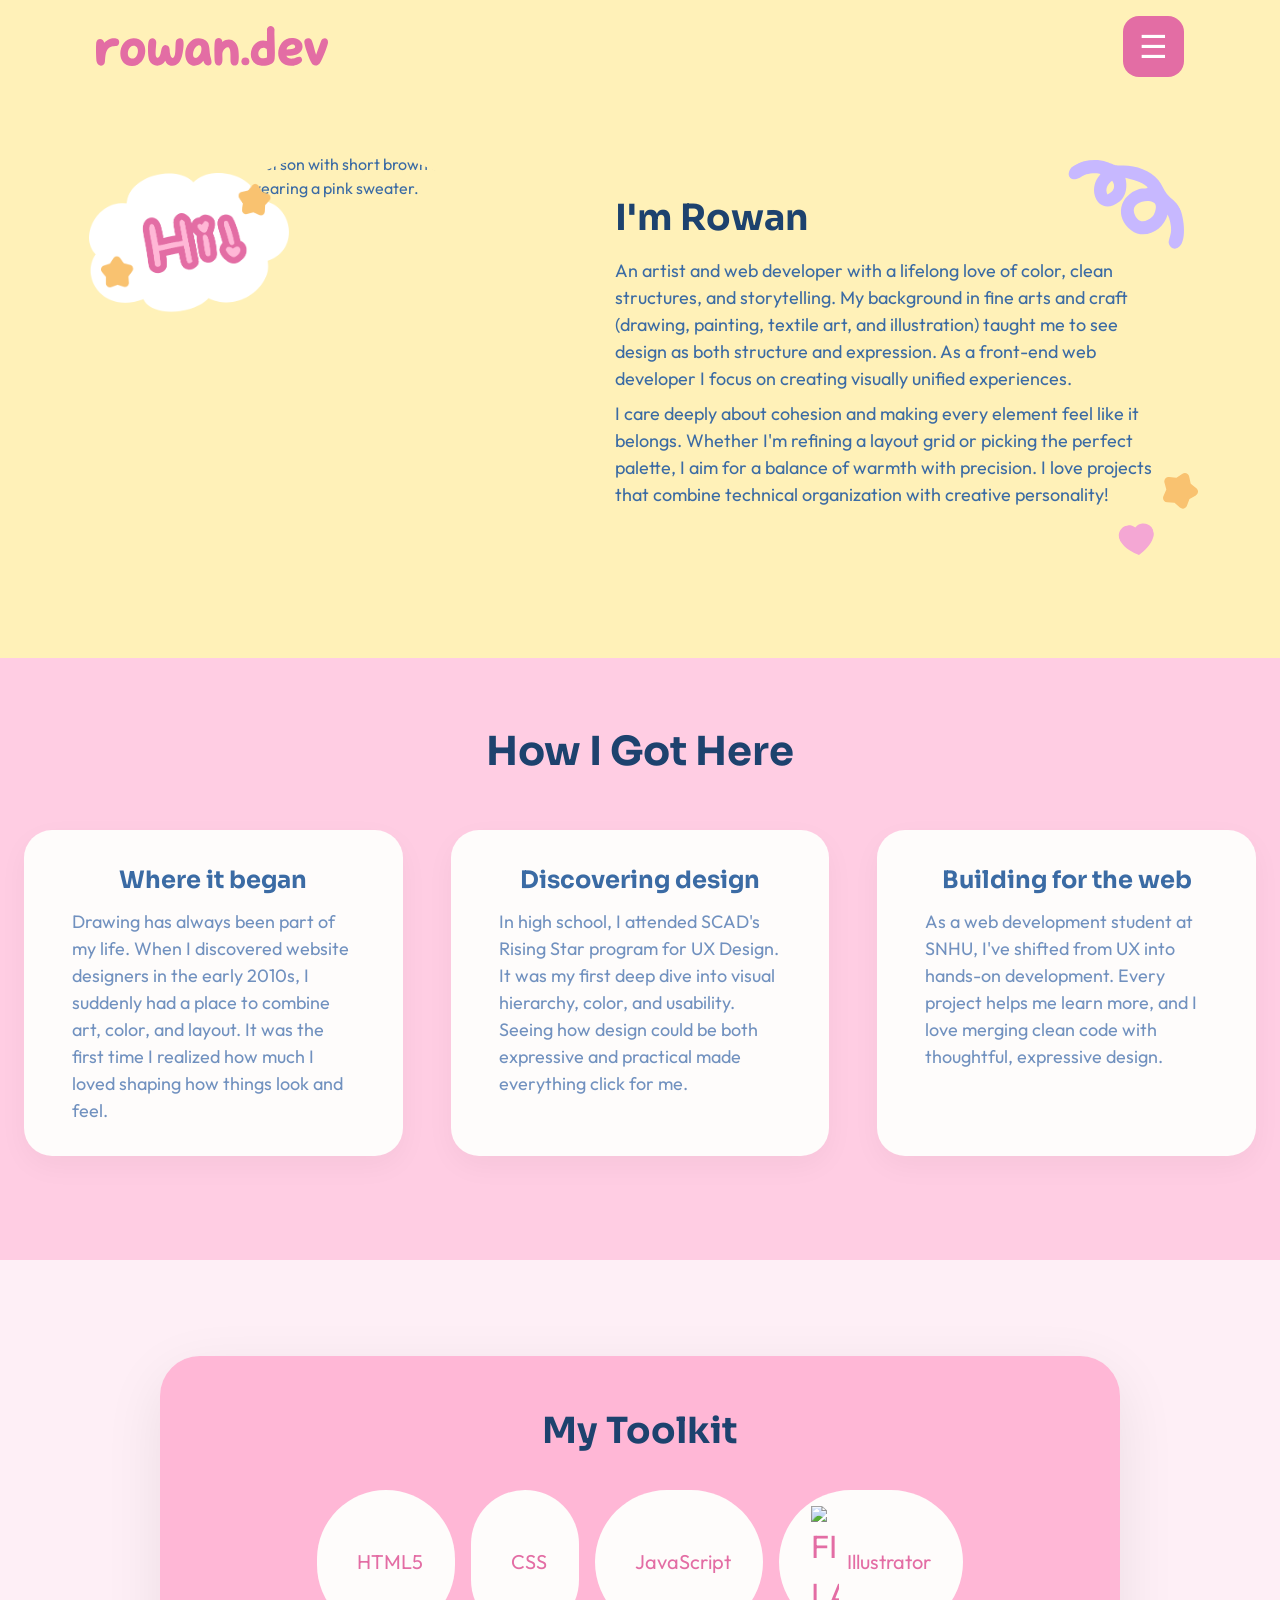
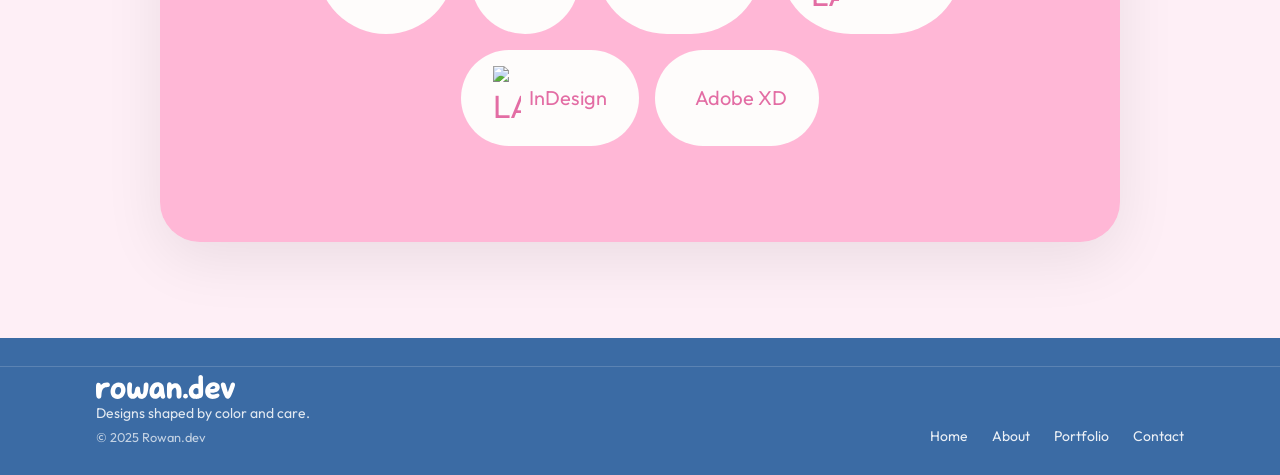
==== about.html @ 635bf487 "initial portfolio site commit" ====
<!DOCTYPE html>
<html lang="en">
<head>
  <meta charset="UTF-8">
  <meta name="viewport" content="width=device-width, initial-scale=1.0">
  <title>Rowan.dev About</title>
  <link rel="stylesheet" href="/assets/css/global.css">
  <link rel="stylesheet" href="/assets/css/about.css">
  <script src="https://kit.fontawesome.com/2b6c891bdb.js" crossorigin="anonymous"></script>
  <link rel="preconnect" href="https://fonts.googleapis.com">
  <link rel="preconnect" href="https://fonts.gstatic.com" crossorigin>
  <link href="https://fonts.googleapis.com/css2?family=Outfit:wght@100..900&family=Sora:wght@100..800&display=swap" rel="stylesheet">
  <link rel="icon" type="image/png" size="32x32" href="/images/favicon-32x32.png">
  <link rel="icon" type="image/png" size="16x16" href="/images/favicon-16x16.png">
</head>
<body>
  <!-- Header -->
  <header id="site-header" class="alt">
    <div class="wrapper">
      <a class="logo" href="index.html" aria-label="rowan.dev"><img src="/images/SVG/logo.svg" alt="rowan.dev"></a>
      <div class="menu-wrapper">
        <button id="menu-toggle" aria-expanded="false" aria-controls="nav-menu">
        ☰
        </button>
        <nav id="nav-menu" aria-label="Primary" hidden>
          <ul>
            <li><a href="index.html" aria-current="page">Home</a></li>
            <li><a href="about.html">About</a></li>
            <li><a href="portfolio.html">Portfolio</a></li>
            <li><a href="contact.html">Contact</a></li>
          </ul>
        </nav>
      </div>
    </div>
  </header>

  <main class="page-wrapper">
    <section id="about-hero">
      <div class="wrapper">
        <div class="about-img about-el">
          <img src="/images/portrait.png" alt="Portrait of a person with short brown and pink hair, smiling softly, wearing a pink sweater." class="portrait">
          <img src="/images/hi-sticker.png" alt="Hi!" class="hi-sticker">
        </div>
        <div class="about-text about-el">
          <h2>I'm Rowan</h2>
          <p>An artist and web developer with a lifelong love of color, clean structures, and storytelling. My background in fine arts and craft (drawing, painting, textile art, and illustration) taught me to see design as both structure and expression. As a front-end web developer I focus on creating visually unified experiences.</p>
          <p>I care deeply about cohesion and making every element feel like it belongs. Whether I'm refining a layout grid or picking the perfect palette, I aim for a balance of warmth with precision. I love projects that combine technical organization with creative personality!</p>
          <div class="about-hero-stickers" aria-hidden="true">
            <svg xmlns="http://www.w3.org/2000/svg" viewBox="0 0 101.93 157.21" aria-hidden="true" class="squiggle">
             <path fill="currentColor" d="M17.42 43.35c14.24-14.63 41.93-14.33 50.25 5.97 10.18 24.85-8.86 45.91-35.2 40.34-3.08-.65-11.62-7.72-9.85-2.26 2.93 9.07 11.51 16.85 18.15 23.35 2.37-9.89 10.18-20.74 20.83-22.39 33.89-5.22 30.85 34.65 4.26 42.26 1.5 3.35 11.73 7.94 15.47 8.74 5.15 1.11 11.9-.22 15.66 1.64 11.05 5.46 1.39 16.25-7.75 16.2-13.69-.07-29.05-6.65-38.12-17.04s-4.45-7.64-16.48-14.64C21.03 117.6 8.33 103.04 5.69 87.04c-1.11-6.73.37-13.69-.49-20.25C4.11 58.54-.62 52.34.07 42.49.92 30.29 13.88-1.85 28.6.08c5.31.7 7.3 6.19 5.84 10.99-.79 2.59-7.93 8.02-10.45 12.06-3.65 5.86-5.98 13.32-6.57 20.22Zm18.49 7.26c-4.23.95-10.6 7.03-11.37 11.25-1.75 9.49 25.23 20.38 28.84 4.47 2.97-13.08-5.22-18.49-17.47-15.73Zm35.13 53.24c-8.39-1.42-14.95 3.48-13.83 12.09 7-.61 13.34-4.49 13.83-12.09Z"/>
            </svg>
            <svg xmlns="http://www.w3.org/2000/svg" viewBox="0 0 42.76 43.59" aria-hidden="true" class="sticker sticker-star">
              <path fill="currentColor" d="m31.97 4.25 1.84 8.61c.01.06.05.12.1.16l6.86 5.52c2.94 2.36 2.59 6.93-.68 8.82l-7.62 4.41c-.05.03-.1.08-.12.14l-3.13 8.23c-1.34 3.52-5.8 4.6-8.6 2.08l-6.55-5.89s-.11-.07-.17-.07l-8.79-.43c-3.76-.18-6.17-4.09-4.64-7.53l3.58-8.05c.03-.06.03-.12.01-.18l-2.31-8.5C.76 7.93 3.73 4.44 7.48 4.83l8.76.91c.06 0 .13 0 .18-.04L23.79.88c3.15-2.06 7.39-.32 8.18 3.37Z"/>
            </svg>
            <svg xmlns="http://www.w3.org/2000/svg" viewBox="0 0 56.99 51.47" aria-hidden="true" class="sticker sticker-heart">
              <path fill="currentColor" d="M42.97 4.18c-4.55-.76-8.98.39-12.47 2.86C17.27-9.32-5.24 5.69 1.1 22.98h-.01c2.48 10.36 14.07 23.68 22.04 28.49 9.09-1.98 24.36-10.84 30.05-19.85h-.01c7.04-8.76 4.72-24.36-10.2-27.44Z"/>
            </svg>
          </div>
        </div>
      </div>
    </section>

    <section id="journey">
      <!-- maybe add a sticker on each card -->
      <div class="wrapper">
        <h2>How I Got Here</h2>
        <div class="about-journey">
          <article class="journey-card">
            <div class="journey-card-inner">
              <h3>Where it began</h3>
              <p>Drawing has always been part of my life. When I discovered website designers in the early 2010s, I suddenly had a place to combine art, color, and layout. It was the first time I realized how much I loved shaping how things look and feel.</p>
            </div>
          </article>
          <article class="journey-card">
            <div class="journey-card-inner">
              <h3>Discovering design</h3>
              <p>In high school, I attended SCAD's Rising Star program for UX Design. It was my first deep dive into visual hierarchy, color, and usability. Seeing how design could be both expressive and practical made everything click for me.</p>
            </div>
          </article>
          <article class="journey-card">
            <div class="journey-card-inner">
              <h3>Building for the web</h3>
              <p>As a web development student at SNHU, I've shifted from UX into hands-on development. Every project helps me learn more, and I love merging clean code with thoughtful, expressive design.</p>
            </div>
          </article>
        </div>
      </div>
    </section>

    <section id="toolkit">
      <div class="wrapper">
        <h2>My Toolkit</h2>
        <ul class="skills-list">
          <li>
            <span class="icon fa-brands fa-html5"></span>
            <p>HTML5</p>
          </li>
          <li>
            <span class="icon fa-brands fa-css3-alt"></span>
            <p>CSS</p>
          </li>
          <li>
            <span class="icon fa-brands fa-square-js"></span>
            <p>JavaScript</p>
          </li>
          <li>
            <span class="icon"><img src="/images/svg/adobeillustrator-svgrepo-com.svg" alt="FILL LATER"></span>
            <p>Illustrator</p>
          </li>
          <li>
            <span class="icon"><img src="/images/svg/adobeindesign-svgrepo-com.svg" alt="LATER"></span>
            <p>InDesign</p>
          </li>
          <li>
            <span class="icon"><img src="/images/svg/adobexd-svgrepo-com.svg" alt=""></span>
            <p>Adobe XD</p>
          </li>
        </ul>
      </div>
    </section>
  </main>

  <!-- Footer -->
  <footer class="site-footer">
    <div class="wrapper footer-inner">
      <div class="footer-brand">
        <a href="index.html" class="logo footer-logo" aria-label="rowan.dev"><img src="/images/SVG/logo-alt.svg" alt="rowan.dev"></a>
        <p class="footer-tagline">Designs shaped by color and care.</p>
        <p class="footer-meta">&copy; 2025 Rowan.dev</p>
      </div>
      <nav class="footer-nav" aria-label="Footer navigation">
        <a href="index.html">Home</a>
        <a href="about.html">About</a>
        <a href="portfolio.html">Portfolio</a>
        <a href="contact.html">Contact</a>
      </nav>
    </div>
  </footer>
   
   <script src="/assets/js/app.js"></script>
</body>
</html>
---- assets/css/global.css ----
/* ==== RESET / NORMALIZE ==== */
*, *::before, *::after {
  box-sizing: border-box;
}

html, body, h1, h2, h3, h4, p, ul, ol, li, figure, figcaption {
  margin: 0;
  padding: 0;
}

body {
  min-height: 100vh;
  line-height: 1.5;
  -webkit-font-smoothing: antialiased;
}

img, picture, video, canvas {
  max-width: 100%;
  display: block;
}

input, button, textarea, select {
  font: inherit;
}

a {
  text-decoration: none;
  color: inherit;
}

ul li {
  list-style: none;
}

input,
textarea {
  background-color: #e6effe;
  border: none;
  outline: none;
  appearance: none;
}

/* ==== THEME VARIABLES & FONTS ==== */
:root {
  --text: #1D426E;
  --body: #3B6BA4;
  --bg: #FEEFF6;
  --altbg: #FEFCFB;
  --primary: #FFB7D6;
  --secondary: #E36DA4;
  --accent: #FFF1B8;
}

@font-face {
  font-family: "Rowanhand";
  src: url("../fonts/Rowanhand-Regular.woff2") format("woff2"),
       url("../fonts/Rowanhand-Regular.woff") format("woff");
  font-weight: normal;
  font-style: normal;
  font-display: swap;
}

/* ==== BASE TYPOGRAPHY & LAYOUT ==== */
body {
  background: var(--bg);
  font-family: "Outfit", sans-serif;
  color: var(--body);
}

.wrapper {
  max-width: 85vw;
  width: 100%;
  margin: 0 auto;
}

h1, h2, h3, h4, h5, h6 {
  font-family: "Sora", sans-serif;
}

h1, h2 {
  font-size: 2.5rem;
}

@media (max-width: 800px) {
  .wrapper {
    max-width: 90vw;
  }

  p {
    font-size: 0.98rem;
  }
}

/* For simple filler pages like Contact / Portfolio placeholders */
main.page {
  min-height: 60vh;
  display: flex;
  flex-direction: column;
  justify-content: center;
  align-items: center;
  text-align: center;
  padding: 4rem 1rem;
}

/* ==== BUTTONS ==== */
.btn-primary {
  background-color: var(--secondary);
  padding: 1rem 2.5rem;
  border-radius: 999px;
  color: #fff;
  font-size: 1.25rem;
  margin-top: 1.5rem;
  font-weight: 600;
}

.btn-secondary {
  background-color: var(--altbg);
  padding: 0.75rem 2.25rem;
  border-radius: 999px;
  font-size: 1.25rem;
  margin-top: 1.5rem;
  border: 2px solid #89A6D1;
  font-weight: 600;
  color: var(--body);
}

.btn-primary,
.btn-secondary {
  transition: transform 0.15s ease,
    box-shadow 0.15s ease,
    background-color 0.15s ease,
    border-color 0.15s ease,
    color 0.15s ease;
}

.btn-primary:hover,
.btn-primary:focus-visible {
  transform: translateY(-2px);
  box-shadow: 0 8px 20px rgba(136, 26, 148, 0.12);
}

.btn-primary:active {
  transform: translateY(0);
  box-shadow: 0 4px 10px rgba(136, 26, 148, 0.1);
}

.btn-secondary:hover,
.btn-secondary:focus-visible {
  background-color: #89A6D1;
  color: #fff;
  transform: translateY(-1px);
  box-shadow: 0 6px 16px rgba(29, 66, 110, 0.1);
}

.btn-secondary:active {
  transform: translateY(0);
  box-shadow: 0 3px 8px rgba(29, 66, 110, 0.08);
}

/* ==== HEADER & NAVIGATION ==== */
#site-header {
  position: relative;
  padding: 1rem 2rem;
  height: 4rem;
}

header.alt .wrapper {
  display: flex;
  justify-content: space-between;
  align-items: center;
}

header.alt .logo img {
  height: 2.5rem;
  width: auto;
}

.menu-wrapper {
  position: relative;
}

#nav-menu {
  position: absolute;
  top: calc(100% + 8px);
  right: 0;
  min-width: 180px;
  background: var(--altbg);
  border: 1px solid color-mix(in oklab, var(--body) 20%, transparent);
  border-radius: 0.75rem;
  padding: 0.5rem;
  box-shadow: 0 12px 28px rgba(0, 0, 0, 0.1);
  opacity: 0;
  transform: translateY(-4px);
  pointer-events: none;
  transition: opacity 0.2s ease, transform 0.2s ease;
  z-index: 10;
}

#menu-toggle[aria-expanded="true"] + #nav-menu {
  opacity: 1;
  transform: translateY(0);
  pointer-events: auto;
}

/* caret */
#menu-toggle[aria-expanded="true"] + #nav-menu::before {
  content: "";
  position: absolute;
  top: -6px;
  right: 18px;
  width: 12px;
  height: 12px;
  background: var(--altbg);
  border: 1px solid color-mix(in oklab, var(--body) 20%, transparent);
  border-right: none;
  border-bottom: none;
  transform: rotate(45deg);
}

/* nav items */
#nav-menu a {
  display: block;
  text-align: center;
  color: var(--text);
  padding: 10px 12px;
  border-radius: 10px;
  transition: color 0.15s ease, background 0.15s ease;
}

#nav-menu a:hover,
#nav-menu a:focus-visible {
  background: var(--bg);
  color: var(--secondary);
  outline: none;
}

#nav-menu a:focus-visible {
  outline: 2px solid var(--primary);
  outline-offset: 2px;
}

#nav-menu[hidden] {
  display: none;
}

#menu-toggle {
  background: var(--secondary);
  color: #fff;
  padding: 0.4rem 1rem;
  border: none;
  font-size: 2rem;
  border-radius: 1rem;
  cursor: pointer;
}

/* header responsive */
@media (max-width: 800px) {
  header.alt .logo img {
    height: 1.5rem;
    width: auto;
  }

  #menu-toggle {
    padding: 0.4rem 0.9rem;
    font-size: 1.5rem;
  }

  #nav-menu a {
    font-size: 1rem;
  }
}

/* ==== STICKER BASE STYLES (used across sections) ==== */
.sticker {
  position: absolute;
  width: 35px;
  height: auto;
  display: block;
}

.sticker-heart {
  color: #F4A7D4;
}

.sticker-star {
  color: #F9C270;
}

.squiggle {
  position: absolute;
  max-width: 100px;
  height: auto;
}

/* sticker responsive */
@media (max-width: 800px) {
  .sticker {
    width: 20px;
  }

  .squiggle {
    max-width: 80px;
  }
}

/* === OVERLAY === */
.thumb-link {
  position: relative;
  display: block;
  border-radius: 1rem;
  overflow: hidden;
}

.thumb-link::after {
  content: attr(data-hint);
  position: absolute;
  margin-bottom: 1.20rem;
  inset: auto 0 0 0;
  padding: 0.6rem 0.75rem;
  padding-top: 2rem;
  font-size: 0.95rem;
  background: linear-gradient(to top,rgba(255, 255, 255, 0.65), rgba(255, 255, 255, 0));
  opacity: 0;
  transform: translateY(8px);
  transition: 0.15s ease;
}

.thumb-link:hover::after,
.thumb-link:focus-visible::after {
  opacity: 1;
  transform: translateY(0);
}

/* ==== ABOUT SECTION (used on Home + About page) ==== */
#about {
  background: var(--accent);
}

.about-section {
  max-width: 1440px;
  display: flex;
  flex-wrap: wrap;
  justify-content: center;
  align-items: center;
  gap: 3rem;
  margin: 0 auto;
  padding: 5rem 1.5rem;
}

.about-el {
  display: block;
  flex: 1 1 320px;
  max-width: 420px;
}

img.portrait {
  aspect-ratio: 1;
  border-radius: 999px;
  padding: 1.5rem;
}

.about-img {
  position: relative;
}

.hi-sticker {
  position: absolute;
  top: 10%;
  left: -8%;
  max-width: 150px;
}

.about-text {
  position: relative;
}

.about-text h2 {
  font-size: 2.5rem;
  padding-bottom: 0.5rem;
  color: var(--text);
}

.about-text p {
  padding-bottom: 3rem;
  font-size: 1.125rem;
}

.about-stickers {
  position: absolute;
  inset: 0;
  pointer-events: none;
}

  /* about responsive */
  @media (max-width: 800px) {
    .about-text {
      order: 0;
      text-align: center;
    }

    .about-text a.btn-primary {
      display: block;
      max-width:fit-content;
      margin: auto;
    }

    .about-img {
      order: 1;
      max-width: 320px;
    }

    .about-decor {
      order: 2;
    }
  }

/* about sticker positioning */
.about-stickers .squiggle {
  top: -2rem;
  right: -1rem;
  max-width: 65px;
  transform: rotate(160deg);
  color: #C7B8FF;
}

.about-stickers .sticker-star {
  bottom: 2rem;
  right: -1rem;
  transform: rotate(5deg);
}

.about-stickers .sticker-heart {
  bottom: -2rem;
  right: 3rem;
}

  @media (max-width: 800px) {
    .about-stickers .squiggle {
      display: none;
    }

    .about-stickers .sticker-star {
      right: 1rem;
      width: 25px;
      transform: rotate(-40deg);
    }

    .about-stickers .sticker-heart {
      left: 1rem;
      bottom: 0;
      width: 25px;
    }
  }

/* ==== FOOTER ==== */
.site-footer {
  background-color: var(--body);
  color: #fff;
  padding: 1.75rem 0;
  font-size: 0.875rem;
}

.site-footer::before {
  content: "";
  display: block;
  border-top: 1px solid rgba(255, 255, 255, 0.18);
  opacity: 0.9;
}

.footer-inner {
  display: flex;
  justify-content: space-between;
  gap: 2.5rem;
  align-items: flex-end;
}

.footer-brand {
  display: flex;
  flex-direction: column;
  gap: 0.25rem;
}

.footer-logo {
  padding-top: 0.5rem;
}

.footer-logo img {
  height: 1.5rem;
  width: auto;
}

.footer-logo img:hover,
.footer-logo img:focus-visible {
  opacity: 0.9;
}

.footer-tagline {
  margin: 0;
  color: rgba(255, 255, 255, 0.85);
}

.footer-meta {
  margin: 0;
  font-size: 0.8rem;
  color: rgba(255, 255, 255, 0.7);
}

.footer-nav {
  display: flex;
  align-items: center;
  gap: 1.5rem;
}

.footer-nav a {
  color: rgba(255, 255, 255, 0.9);
  text-decoration: none;
}

.footer-nav a:hover,
.footer-nav a:focus-visible {
  color: #fff;
  text-decoration: underline;
  text-underline-offset: 0.18em;
}

/* footer responsive */
@media (max-width: 800px) {
  .footer-inner {
    flex-direction: column;
    align-items: center;
    text-align: center;
  }

  .footer-logo img {
    margin: 0 auto;
  }

  .footer-nav {
    flex-wrap: wrap;
    justify-content: center;
  }
}
---- assets/css/about.css ----
/* === GLOBAL MODS === */
#site-header {
  background: var(--accent)
}

/* ==== HERO SECTION ==== */
#about-hero {
  background: var(--accent);
  padding: 4rem 1.5rem 5rem;
}

#about-hero .wrapper {
  display: flex;
  flex-wrap: wrap;
  justify-content: center;
  align-items: center;
  gap: 2.5rem;
}

.about-text {
  max-width: 540px;
  position: relative;
}

.about-text p {
  padding-bottom: 0.5rem;
}

.about-text h2 {
  font-size: 2.25rem;
  padding-bottom: 0.75rem;
}

.about-hero-stickers {
  position: absolute;
  inset: 0;
  pointer-events: none;
  max-width: 100%;
}

.about-img {
  max-width: 450px;
  width: 100%;
}

.hi-sticker {
  max-width: 200px;
}
/* hero sticker positioning */
.about-hero-stickers .squiggle {
  top: -15%;
  right: -3%;
  width: 80px;
  color: #C7B8FF;
  transform: rotate(150deg);
}

.about-hero-stickers .sticker-star {
  bottom: 2%;
  right: -8%;
}

.about-hero-stickers .sticker-heart {
  bottom: -12%;
  right: 0%;
  transform: rotate(-17deg);
}

  /* hero responsive */
  @media (max-width: 800px) {
    #about-hero {
      padding: 2.75rem 1.25rem 3.5rem;
    }

    #about-hero .wrapper {
      flex-direction: column;
      text-align: center;
    }

    .about-text {
      order: 1;
    }

    .about-img {
      order: 2;
      max-width: 320px;
    }

    .about-text p {
      font-size: 0.98rem;
    }

    .about-hero-stickers .squiggle {
      display: none;
    }

    .about-hero-stickers .sticker-star {
      display: none;
    }

    .about-hero-stickers .sticker-heart {
      display: none;
    }

    .hi-sticker {
      max-width: 125px;
    }
  }

/* ==== MY STORY ==== */
#journey {
  padding: 4rem 0;
  background-color: color-mix(in srgb, var(--primary) 60%, var(--bg) 40%);
}

#journey .wrapper {
  max-width: 1440px;
  margin: 0 auto;
  padding: 0 1.5rem;
  text-align: center;
}

#journey .wrapper h2 {
  padding-bottom: 3rem;
  font-size: 2.5rem;
  color: var(--text);
}

.about-journey {
  display: flex;
  flex-wrap: wrap;
  justify-content: center;
  gap: 3rem;
  margin-bottom: 2.5rem;
}

.journey-card{
  flex: 1 1 320px;
  max-width: 420px;
}

.journey-card-inner {
  display: block;
  padding: 2rem 3rem;
  border-radius: 1.75rem;
  background: var(--altbg);
  box-shadow: 0 10px 30px rgba(0, 0, 0, 0.04);
  text-align: center;
  height: 100%;
  transition: transform 0.15s ease, box-shadow 0.15s ease;
}

.journey-card-inner:hover,
.journey-card-inner:focus-visible {
  transform: translateY(-2px);
  box-shadow: 0 14px 34px rgba(0, 0, 0, 0.07);
}

.journey-card h3 {
  font-size: 1.5rem;
  margin-bottom: 0.6rem;
  color: var(--body);
}

.journey-card p {
  margin: 0;
  text-align: left;
  line-height: 1.5;
  font-size: 1.125rem;
  color: #7191BF;
}

  /* journey responsive */
  @media (max-width: 800px) {
    #journey .wrappers {
      padding: 0 1.25rem;
    }

    .about-journey {
      gap: 2rem;
    }

    .journey-card {
      flex: 1 1 100%;
      max-width: 100%;
    }

    .journey-card-inner {
      padding: 1.5rem 1.5rem;
    }

    .journey-card p {
      font-size: 0.98rem;
    }
  }

/* === TOOLKIT === */
#toolkit .wrapper {
  margin: 6rem auto;
  background-color: var(--primary);
  max-width: 960px;
  padding: 3rem 6.25rem 6rem;
  border-radius: 2.5rem;
  box-shadow: 0 18px 60px rgba(0, 0, 0, 0.08);
}

#toolkit h2 {
  text-align: center;
  font-size: 2.25rem;
  padding-bottom: 2rem; 
  color: var(--text);
}

.skills-list {
  display: flex;
  flex-wrap: wrap;
  justify-content: center;
  gap: 1rem;
  color: var(--secondary);
}

.skills-list li {
  display: flex;
  justify-content: flex-start;
  align-items: center;
  font-size: 1.25rem;
  gap: 0.5rem;
  padding: 1rem 2rem;
  background-color: var(--altbg);
  border-radius: 999px;
  flex: 0 1 auto;
}

.icon {
  font-size: 2rem;
  color: var(--secondary);
}

.icon img {
  max-width: 1.75rem;
  height: auto;
}

  /* toolkit responsive */
  @media (max-width: 800px) {
    #toolkit .wrapper {
      margin: 3rem 1.25rem 4rem;
      max-width: fit-content;
      padding: 2.25rem 1.75rem 2.75rem;
      border-radius: 2rem;
    }

    #toolkit h2 {
      font-size: 1.8rem;
      padding-bottom: 1.5rem;
    }

    .skills-list {
      justify-content: center;
    }

    .skills-list li  {
      width: 100%;
      justify-content: center;
      font-size: 1rem;
      padding: 0.75rem 1.25rem;
    }
  }
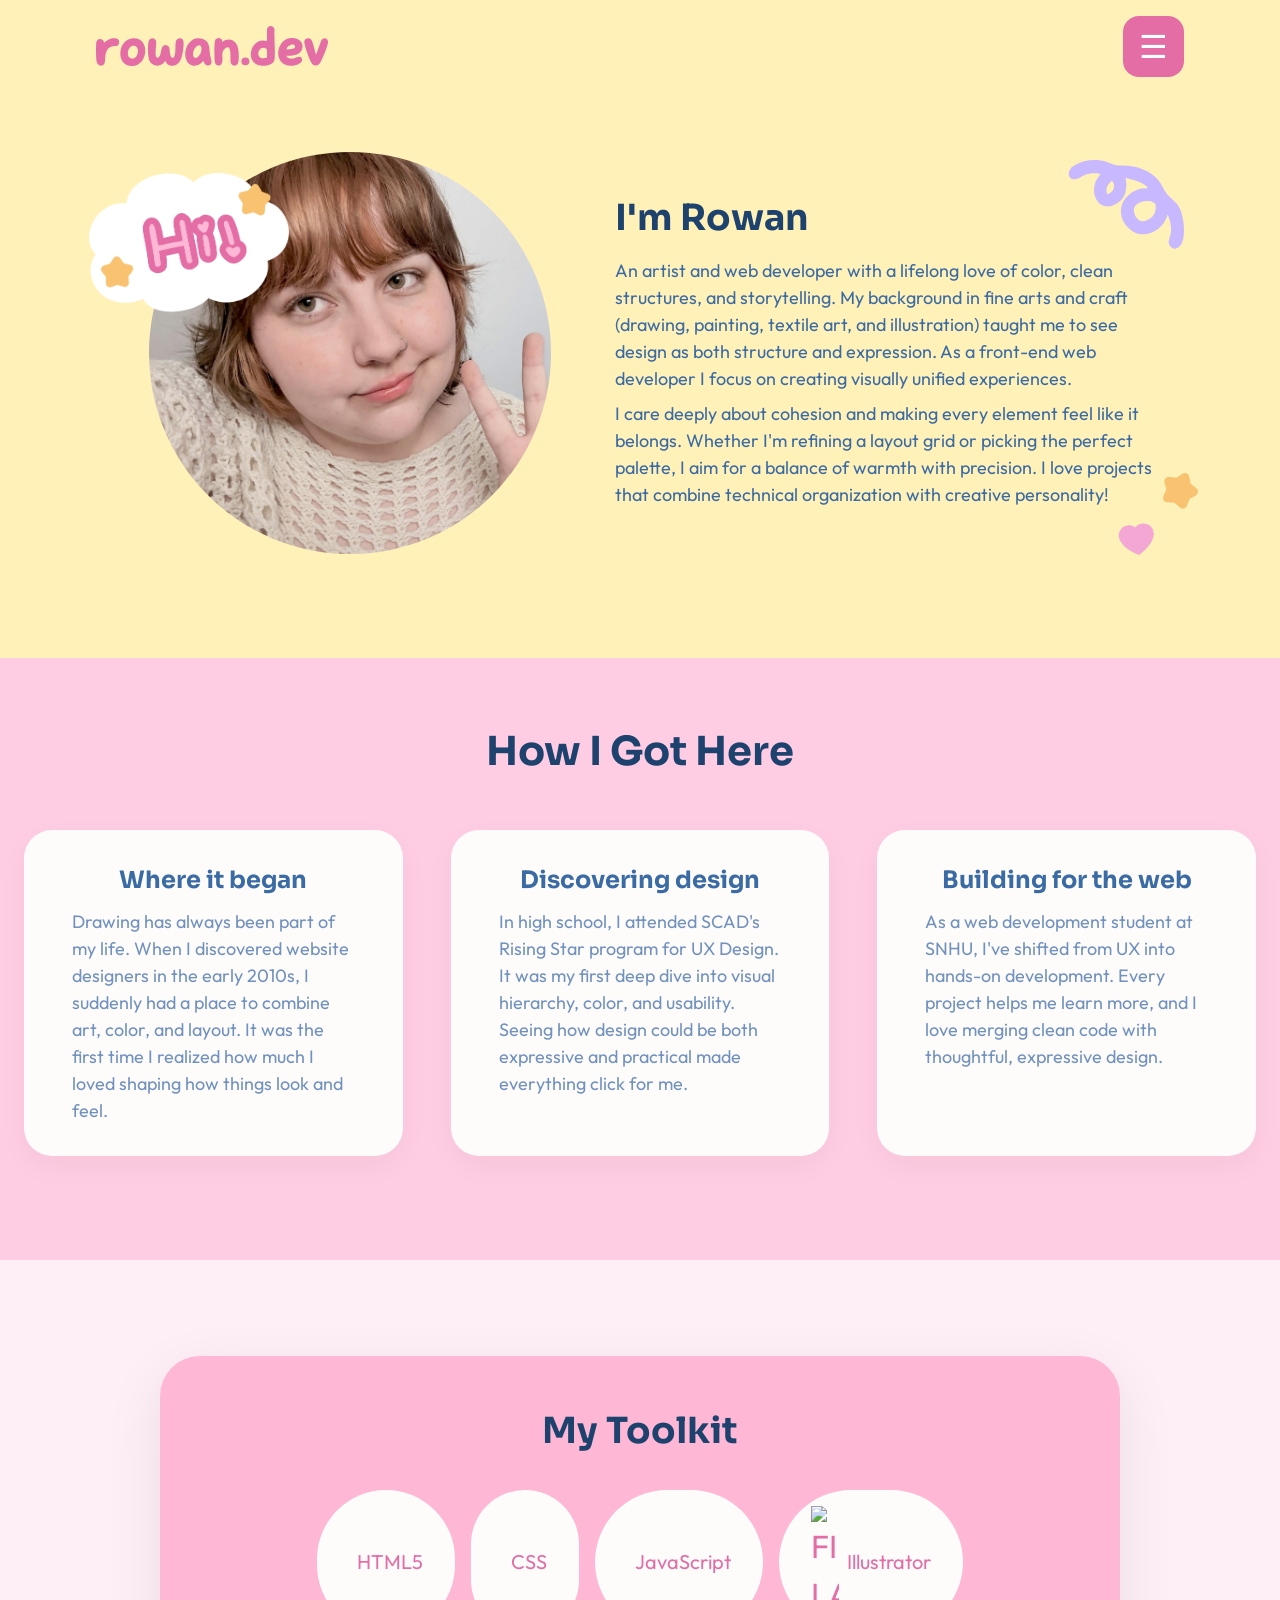
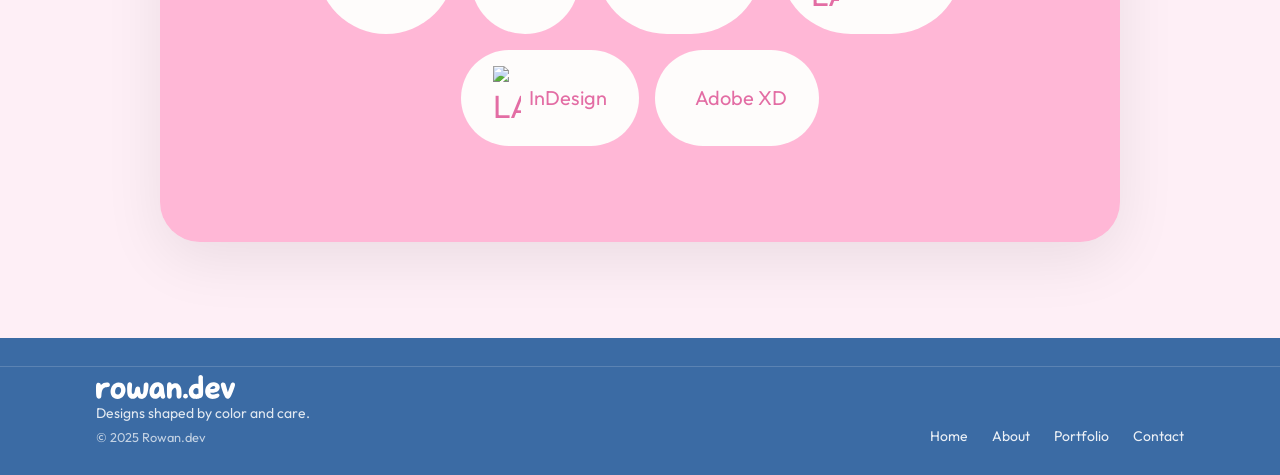
==== commit 01e25012: "updated portfolio and about" ====
--- a/about.html
+++ b/about.html
@@ -38,7 +38,7 @@
     <section id="about-hero">
       <div class="wrapper">
         <div class="about-img about-el">
-          <img src="/images/portrait.png" alt="Portrait of a person with short brown and pink hair, smiling softly, wearing a pink sweater." class="portrait">
+          <img src="/images/IMG_77582.jpg" alt="Portrait of a person with short brown hair, smiling softly, wearing a white sweater." class="portrait">
           <img src="/images/hi-sticker.png" alt="Hi!" class="hi-sticker">
         </div>
         <div class="about-text about-el">
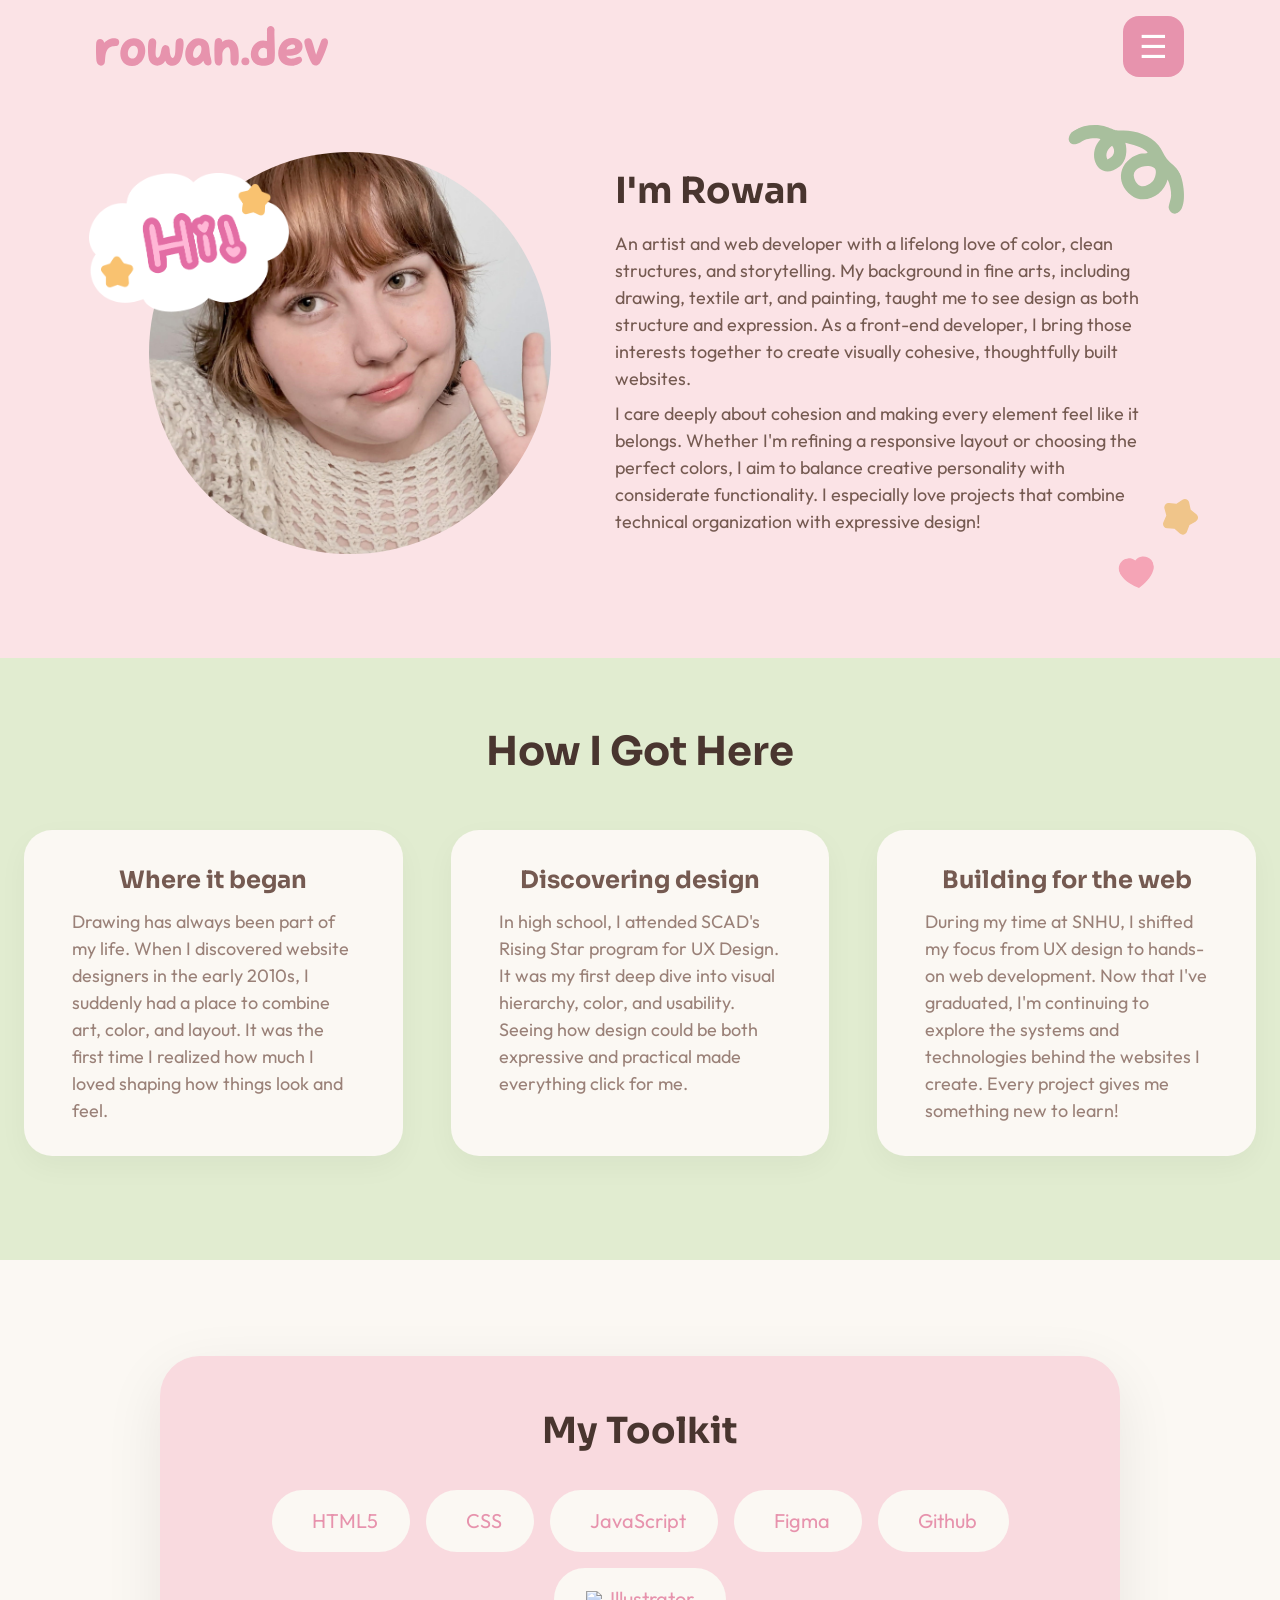
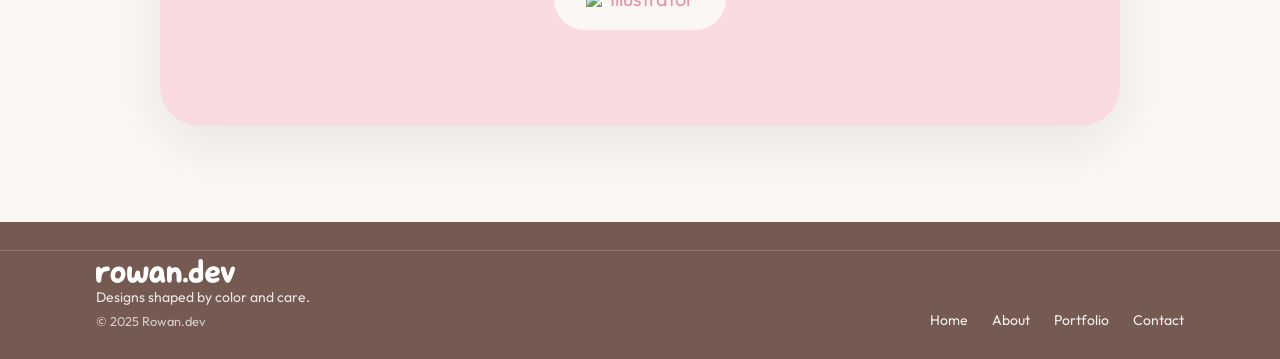
==== commit 9928092e: "final portfolio updates for now" ====
--- a/about.html
+++ b/about.html
@@ -43,8 +43,8 @@
         </div>
         <div class="about-text about-el">
           <h2>I'm Rowan</h2>
-          <p>An artist and web developer with a lifelong love of color, clean structures, and storytelling. My background in fine arts and craft (drawing, painting, textile art, and illustration) taught me to see design as both structure and expression. As a front-end web developer I focus on creating visually unified experiences.</p>
-          <p>I care deeply about cohesion and making every element feel like it belongs. Whether I'm refining a layout grid or picking the perfect palette, I aim for a balance of warmth with precision. I love projects that combine technical organization with creative personality!</p>
+          <p>An artist and web developer with a lifelong love of color, clean structures, and storytelling. My background in fine arts, including drawing, textile art, and painting, taught me to see design as both structure and expression. As a front-end developer, I bring those interests together to create visually cohesive, thoughtfully built websites.</p>
+          <p>I care deeply about cohesion and making every element feel like it belongs. Whether I'm refining a responsive layout or choosing the perfect colors, I aim to balance creative personality with considerate functionality. I especially love projects that combine technical organization with expressive design!</p>
           <div class="about-hero-stickers" aria-hidden="true">
             <svg xmlns="http://www.w3.org/2000/svg" viewBox="0 0 101.93 157.21" aria-hidden="true" class="squiggle">
              <path fill="currentColor" d="M17.42 43.35c14.24-14.63 41.93-14.33 50.25 5.97 10.18 24.85-8.86 45.91-35.2 40.34-3.08-.65-11.62-7.72-9.85-2.26 2.93 9.07 11.51 16.85 18.15 23.35 2.37-9.89 10.18-20.74 20.83-22.39 33.89-5.22 30.85 34.65 4.26 42.26 1.5 3.35 11.73 7.94 15.47 8.74 5.15 1.11 11.9-.22 15.66 1.64 11.05 5.46 1.39 16.25-7.75 16.2-13.69-.07-29.05-6.65-38.12-17.04s-4.45-7.64-16.48-14.64C21.03 117.6 8.33 103.04 5.69 87.04c-1.11-6.73.37-13.69-.49-20.25C4.11 58.54-.62 52.34.07 42.49.92 30.29 13.88-1.85 28.6.08c5.31.7 7.3 6.19 5.84 10.99-.79 2.59-7.93 8.02-10.45 12.06-3.65 5.86-5.98 13.32-6.57 20.22Zm18.49 7.26c-4.23.95-10.6 7.03-11.37 11.25-1.75 9.49 25.23 20.38 28.84 4.47 2.97-13.08-5.22-18.49-17.47-15.73Zm35.13 53.24c-8.39-1.42-14.95 3.48-13.83 12.09 7-.61 13.34-4.49 13.83-12.09Z"/>
@@ -80,7 +80,7 @@
           <article class="journey-card">
             <div class="journey-card-inner">
               <h3>Building for the web</h3>
-              <p>As a web development student at SNHU, I've shifted from UX into hands-on development. Every project helps me learn more, and I love merging clean code with thoughtful, expressive design.</p>
+              <p>During my time at SNHU, I shifted my focus from UX design to hands-on web development. Now that I've graduated, I'm continuing to explore the systems and technologies behind the websites I create. Every project gives me something new to learn!</p>
             </div>
           </article>
         </div>
@@ -104,16 +104,16 @@
             <p>JavaScript</p>
           </li>
           <li>
-            <span class="icon"><img src="/images/svg/adobeillustrator-svgrepo-com.svg" alt="FILL LATER"></span>
-            <p>Illustrator</p>
+            <span class="icon fa-brands fa-square-figma"></span>
+            <p>Figma</p>
+          </li>
+            <li>
+            <span class="icon fa-brands fa-square-github"></span>
+            <p>Github</p>
           </li>
           <li>
-            <span class="icon"><img src="/images/svg/adobeindesign-svgrepo-com.svg" alt="LATER"></span>
-            <p>InDesign</p>
-          </li>
-          <li>
-            <span class="icon"><img src="/images/svg/adobexd-svgrepo-com.svg" alt=""></span>
-            <p>Adobe XD</p>
+            <span class="icon"><img src="/images/svg/adobeillustrator-svgrepo-com.svg" aria-hidden="true"></span>
+            <p>Illustrator</p>
           </li>
         </ul>
       </div>
--- a/assets/css/global.css
+++ b/assets/css/global.css
@@ -42,13 +42,14 @@
 
 /* ==== THEME VARIABLES & FONTS ==== */
 :root {
-  --text: #1D426E;
-  --body: #3B6BA4;
-  --bg: #FEEFF6;
-  --altbg: #FEFCFB;
-  --primary: #FFB7D6;
-  --secondary: #E36DA4;
-  --accent: #FFF1B8;
+  --text: #49352F;
+  --body: #755A51;
+  --bg: #FFF0F1;
+  --altbg: #FBF8F3;
+  --primary: #FBE3E6;
+  --secondary: #E793AD;
+  --accent: #E1ECD0;
+  --mutedtext: #9A8178;
 }
 
 @font-face {
@@ -119,7 +120,7 @@
   border-radius: 999px;
   font-size: 1.25rem;
   margin-top: 1.5rem;
-  border: 2px solid #89A6D1;
+  border: 2px solid var(--mutedtext);
   font-weight: 600;
   color: var(--body);
 }
@@ -135,7 +136,7 @@
 
 .btn-primary:hover,
 .btn-primary:focus-visible {
-  transform: translateY(-2px);
+  transform: translateY(-3px);
   box-shadow: 0 8px 20px rgba(136, 26, 148, 0.12);
 }
 
@@ -146,7 +147,8 @@
 
 .btn-secondary:hover,
 .btn-secondary:focus-visible {
-  background-color: #89A6D1;
+  background-color: #A8BF9D;
+  border-color: #A8BF9D;
   color: #fff;
   transform: translateY(-1px);
   box-shadow: 0 6px 16px rgba(29, 66, 110, 0.1);
@@ -221,7 +223,7 @@
 #nav-menu a {
   display: block;
   text-align: center;
-  color: var(--text);
+  color: var(--body);
   padding: 10px 12px;
   border-radius: 10px;
   transition: color 0.15s ease, background 0.15s ease;
@@ -229,13 +231,13 @@
 
 #nav-menu a:hover,
 #nav-menu a:focus-visible {
-  background: var(--bg);
-  color: var(--secondary);
+  background: var(--primary);
+  color: var(--text);
   outline: none;
 }
 
 #nav-menu a:focus-visible {
-  outline: 2px solid var(--primary);
+  outline: 2px solid var(--secondary);
   outline-offset: 2px;
 }
 
@@ -279,11 +281,11 @@
 }
 
 .sticker-heart {
-  color: #F4A7D4;
+  color: #f5a4b6;
 }
 
 .sticker-star {
-  color: #F9C270;
+  color: #F0C58A;
 }
 
 .squiggle {
@@ -333,7 +335,7 @@
 
 /* ==== ABOUT SECTION (used on Home + About page) ==== */
 #about {
-  background: var(--accent);
+  background: var(--primary);
 }
 
 .about-section {
@@ -405,7 +407,6 @@
     }
 
     .about-img {
-      order: 1;
       max-width: 320px;
     }
 
@@ -420,7 +421,7 @@
   right: -1rem;
   max-width: 65px;
   transform: rotate(160deg);
-  color: #C7B8FF;
+  color: #A8BF9D;
 }
 
 .about-stickers .sticker-star {
--- a/assets/css/about.css
+++ b/assets/css/about.css
@@ -1,11 +1,15 @@
 /* === GLOBAL MODS === */
 #site-header {
-  background: var(--accent)
+  background: var(--primary)
+}
+
+body {
+  background: var(--altbg);
 }
 
 /* ==== HERO SECTION ==== */
 #about-hero {
-  background: var(--accent);
+  background: var(--primary);
   padding: 4rem 1.5rem 5rem;
 }
 
@@ -51,7 +55,7 @@
   top: -15%;
   right: -3%;
   width: 80px;
-  color: #C7B8FF;
+  color: #A8BF9D;
   transform: rotate(150deg);
 }
 
@@ -110,7 +114,7 @@
 /* ==== MY STORY ==== */
 #journey {
   padding: 4rem 0;
-  background-color: color-mix(in srgb, var(--primary) 60%, var(--bg) 40%);
+  background-color: var(--accent);
 }
 
 #journey .wrapper {
@@ -167,7 +171,7 @@
   text-align: left;
   line-height: 1.5;
   font-size: 1.125rem;
-  color: #7191BF;
+  color: var(--mutedtext);
 }
 
   /* journey responsive */
@@ -197,7 +201,7 @@
 /* === TOOLKIT === */
 #toolkit .wrapper {
   margin: 6rem auto;
-  background-color: var(--primary);
+  background-color: #F9DADF;
   max-width: 960px;
   padding: 3rem 6.25rem 6rem;
   border-radius: 2.5rem;
